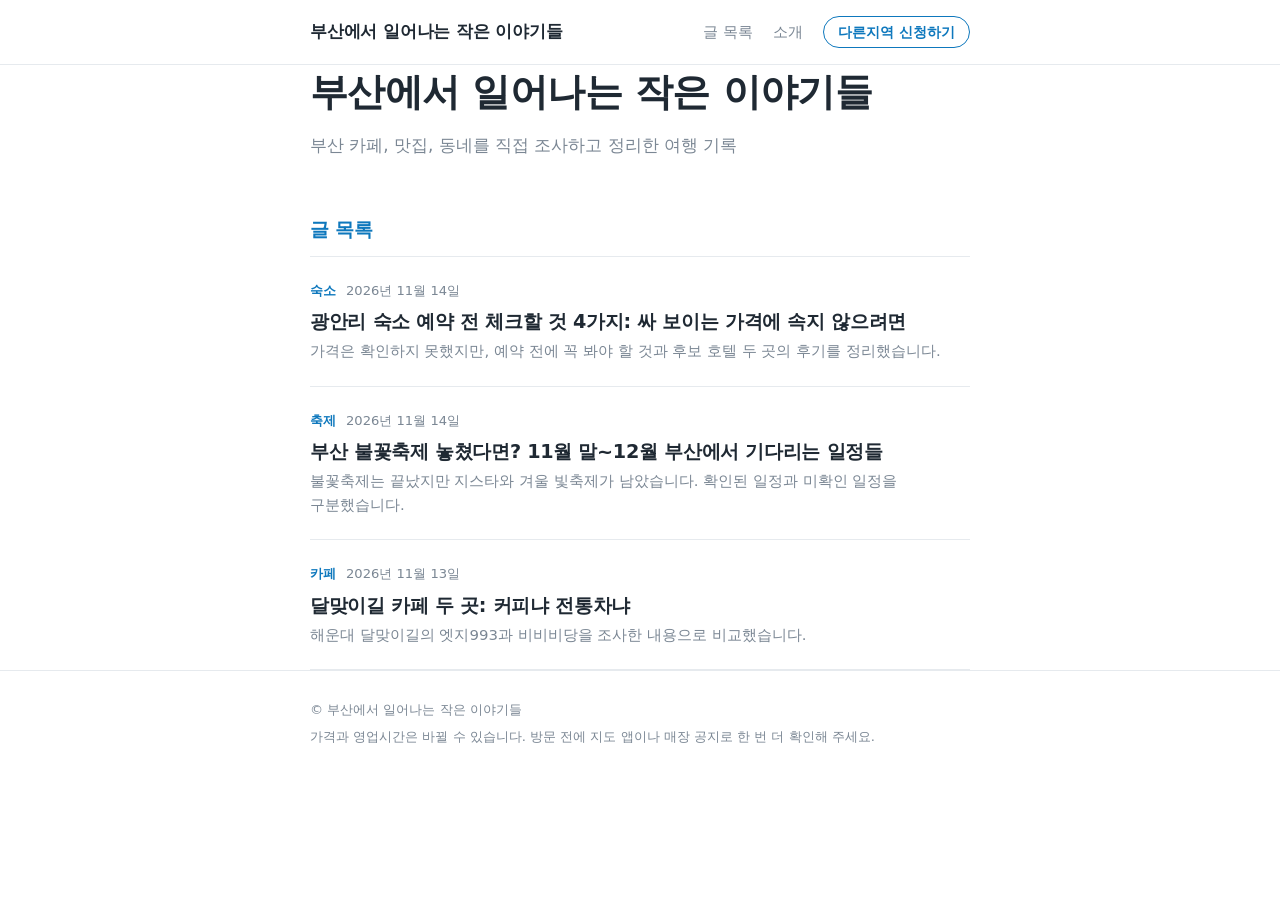
==== index.html @ ea4b4414 "Initial commit: Busan travel blog Co-Authored-By: Claude Sonnet 5.5 <noreply@anthropic.com>" ====
<!doctype html>
<html lang="ko">
<head>
	<meta charset="utf-8">
	<meta name="viewport" content="width=device-width,initial-scale=1">
	<title>부산에서 일어나는 작은 이야기들</title>
	<meta name="description" content="부산 카페, 맛집, 동네를 직접 조사하고 정리한 여행 기록">
	<link rel="icon" type="image/svg+xml" href="favicon.svg">
	<link rel="stylesheet" href="style.css">
</head>
<body>
	<header class="site-header">
		<div class="wrap">
			<a class="brand" href="index.html">부산에서 일어나는 작은 이야기들</a>
			<nav>
				<a href="index.html">글 목록</a>
				<a href="about.html">소개</a>
			</nav>
		</div>
	</header>

	<main class="wrap">
		<section class="intro">
			<h1>부산에서 일어나는 작은 이야기들</h1>
			<p>부산 카페, 맛집, 동네를 직접 조사하고 정리한 여행 기록</p>
		</section>

		<h2>글 목록</h2>
		<!-- 새 글을 쓰면 아래 <li> 블록을 맨 위에 하나 추가하세요(최신 글이 위). -->
		<ul class="post-list">
			<li>
				<a href="posts/gwangalli-stay.html">
					<span class="meta"><span class="cat">숙소</span><time datetime="2026-11-14">2026년 11월 14일</time></span>
					<h3>광안리 숙소 예약 전 체크할 것 4가지: 싸 보이는 가격에 속지 않으려면</h3>
					<p>가격은 확인하지 못했지만, 예약 전에 꼭 봐야 할 것과 후보 호텔 두 곳의 후기를 정리했습니다.</p>
				</a>
			</li>
			<li>
				<a href="posts/busan-nov-events.html">
					<span class="meta"><span class="cat">축제</span><time datetime="2026-11-14">2026년 11월 14일</time></span>
					<h3>부산 불꽃축제 놓쳤다면? 11월 말~12월 부산에서 기다리는 일정들</h3>
					<p>불꽃축제는 끝났지만 지스타와 겨울 빛축제가 남았습니다. 확인된 일정과 미확인 일정을 구분했습니다.</p>
				</a>
			</li>
			<li>
				<a href="posts/dalmaji-cafe.html">
					<span class="meta"><span class="cat">카페</span><time datetime="2026-11-13">2026년 11월 13일</time></span>
					<h3>달맞이길 카페 두 곳: 커피냐 전통차냐</h3>
					<p>해운대 달맞이길의 엣지993과 비비비당을 조사한 내용으로 비교했습니다.</p>
				</a>
			</li>
			<!--
			<li>
				<a href="posts/글파일이름.html">
					<span class="meta"><span class="cat">카페</span><time datetime="2026-11-13">2026년 11월 13일</time></span>
					<h3>글 제목</h3>
					<p>한 줄 소개</p>
				</a>
			</li>
			-->
		</ul>
	</main>

	<footer class="site-footer">
		<div class="wrap">
			<p>© 부산에서 일어나는 작은 이야기들</p>
			<p>가격과 영업시간은 바뀔 수 있습니다. 방문 전에 지도 앱이나 매장 공지로 한 번 더 확인해 주세요.</p>
		</div>
	</footer>
	<script src="request.js"></script>
</body>
</html>
---- style.css ----
/* 깔끔한 미니멀 스타일: 흰 배경 + 포인트 색 하나(바다 파랑). 색은 글자 포인트에만 씁니다. */

:root {
	--bg: #ffffff;
	--text: #1f2933;
	--muted: #7b8794;
	--line: #e6eaee;
	--soft: #f6f8fa;
	--accent: #0e78bd;
}

@media (prefers-color-scheme: dark) {
	:root {
		--bg: #12171c;
		--text: #e8ecef;
		--muted: #8f9aa6;
		--line: #28313a;
		--soft: #1a2128;
		--accent: #5ccaf5;
	}
}

* { box-sizing: border-box; }

body {
	margin: 0;
	background: var(--bg);
	color: var(--text);
	font-family: 'Pretendard', 'Apple SD Gothic Neo', 'Malgun Gothic', 'Noto Sans KR', system-ui, sans-serif;
	font-size: 17px;
	line-height: 1.85;
	word-break: keep-all;
	overflow-wrap: break-word;
}

a { color: var(--accent); text-decoration: none; }
a:hover { text-decoration: underline; text-underline-offset: 3px; }

.wrap { max-width: 700px; margin: 0 auto; padding: 0 20px; }

/* 헤더 */
.site-header { border-bottom: 1px solid var(--line); }
.site-header .wrap { display: flex; align-items: center; justify-content: space-between; gap: 12px; min-height: 64px; flex-wrap: wrap; }
.brand { color: var(--text); font-weight: 700; font-size: 1.05rem; letter-spacing: -0.01em; }
.brand:hover { text-decoration: none; color: var(--accent); }
.site-header nav { display: flex; gap: 20px; }
.site-header nav a { color: var(--muted); font-size: 0.92rem; }
.site-header nav a:hover { color: var(--accent); text-decoration: none; }

main { padding: 56px 0 88px; }

/* 제목: 크기 차이로 위계를 주고, 소제목만 포인트 색 */
h1, h2, h3 { line-height: 1.4; letter-spacing: -0.015em; }
h1 { font-size: 2.1rem; font-weight: 800; margin: 0 0 0.5em; }
h2 { font-size: 1.2rem; font-weight: 700; color: var(--accent); margin: 2.4em 0 0.6em; }
h3 { font-size: 1.05rem; font-weight: 700; margin: 1.8em 0 0.4em; }

p { margin: 0 0 1.2em; }

strong { font-weight: 700; color: var(--accent); }

img { max-width: 100%; height: auto; border-radius: 6px; }

/* 안내 박스 */
blockquote {
	margin: 1.6em 0;
	padding: 0.9em 1.2em 0.1em;
	background: var(--soft);
	border-left: 3px solid var(--accent);
	border-radius: 0 6px 6px 0;
	color: var(--muted);
	font-size: 0.95rem;
}

/* 표 */
table { width: 100%; border-collapse: collapse; font-size: 0.93rem; margin: 1em 0; }
th, td { padding: 10px 8px; border-bottom: 1px solid var(--line); text-align: left; vertical-align: top; }
thead th { color: var(--accent); font-weight: 700; border-bottom: 2px solid var(--accent); }
tbody th { color: var(--muted); font-weight: 600; white-space: nowrap; width: 5.5em; }

hr { border: none; border-top: 1px solid var(--line); margin: 3em 0; }

ul { padding-left: 1.2em; }
li { margin-bottom: 0.3em; }

.muted { color: var(--muted); font-size: 0.9rem; }

/* 메인 소개 */
.intro { margin-bottom: 56px; }
.intro h1 { font-size: 2.4rem; margin-bottom: 0.3em; }
.intro p { color: var(--muted); font-size: 1.05rem; margin: 0; }

/* 글 목록: 구분선만 있는 리스트 */
.post-list { list-style: none; margin: 0; padding: 0; }
.post-list li { margin: 0; }
.post-list a {
	display: block;
	padding: 22px 0;
	border-bottom: 1px solid var(--line);
	color: var(--text);
}
.post-list li:first-child a { border-top: 1px solid var(--line); }
.post-list a:hover { text-decoration: none; }
.post-list a:hover h3 { color: var(--accent); }
.post-list h3 { margin: 4px 0 4px; font-size: 1.2rem; transition: color 0.15s; }
.post-list p { margin: 0; color: var(--muted); font-size: 0.93rem; line-height: 1.6; }

/* 날짜·분류: 분류만 포인트 글자 */
.meta { display: flex; gap: 10px; align-items: center; color: var(--muted); font-size: 0.82rem; margin: 0 0 6px; }
.cat { color: var(--accent); font-weight: 700; }
.tags { margin: 0 0 32px; font-size: 0.88rem; color: var(--muted); }

/* 푸터 */
.site-footer { border-top: 1px solid var(--line); padding: 28px 0 56px; color: var(--muted); font-size: 0.82rem; line-height: 1.7; }
.site-footer p { margin: 0 0 4px; }

html { -webkit-text-size-adjust: 100%; text-size-adjust: 100%; }

@media (max-width: 600px) {
	body { font-size: 15.5px; line-height: 1.8; }
	.wrap { padding: 0 16px; }
	h1 { font-size: 1.5rem; line-height: 1.35; }
	h2 { font-size: 1.1rem; margin-top: 2em; }
	h3 { font-size: 1rem; }
	.intro { margin-bottom: 36px; }
	.intro h1 { font-size: 1.6rem; }
	.intro p { font-size: 0.95rem; }
	main { padding: 28px 0 56px; }

	/* 헤더: 사이트 이름은 한 줄, 메뉴는 아래 줄에 */
	.site-header .wrap { padding-top: 12px; padding-bottom: 12px; min-height: 0; gap: 8px; }
	.brand { font-size: 0.95rem; flex: 1 1 100%; }
	.site-header nav { gap: 16px; flex: 1 1 100%; }
	.site-header nav a { font-size: 0.88rem; }
	.request-btn { font-size: 0.82rem; padding: 7px 12px; margin-left: auto; }

	/* 글 목록 */
	.post-list a { padding: 18px 0; }
	.post-list h3 { font-size: 1.08rem; line-height: 1.45; }
	.post-list p { font-size: 0.88rem; }

	blockquote { margin: 1.2em 0; padding: 0.8em 1em 0.1em; font-size: 0.9rem; }

	/* 표: 작은 글씨, 첫 열 줄바꿈 허용, 넘치면 가로 스크롤 */
	table { font-size: 0.85rem; display: block; overflow-x: auto; -webkit-overflow-scrolling: touch; }
	th, td { padding: 8px 6px; min-width: 7em; }
	tbody th { white-space: normal; width: auto; min-width: 4.5em; }

	hr { margin: 2.2em 0; }
	.site-footer { padding: 22px 0 40px; }
	.request-form { padding: 18px 16px 16px; }
	.request-form input, .request-form textarea { font-size: 16px; } /* iOS 자동 확대 방지 */
}

/* 다른지역 신청 버튼 + 팝업 */
.site-header nav { align-items: center; }
.request-btn {
	font: inherit; font-size: 0.88rem; font-weight: 600; line-height: 1;
	padding: 8px 14px; border-radius: 999px; cursor: pointer;
	color: var(--accent); background: transparent; border: 1px solid var(--accent);
}
.request-btn:hover { background: var(--accent); color: var(--bg); }

.request-dialog {
	width: min(460px, calc(100% - 32px)); padding: 0; border: 1px solid var(--line);
	border-radius: 12px; background: var(--bg); color: var(--text);
}
.request-dialog::backdrop { background: rgba(0, 0, 0, 0.45); }
.request-form { padding: 22px 22px 20px; }
.request-head { display: flex; justify-content: space-between; align-items: center; }
.request-head h2 { margin: 0; font-size: 1.15rem; }
.request-close { font-size: 1.6rem; line-height: 1; background: none; border: none; color: var(--muted); cursor: pointer; padding: 0 4px; }
.request-form label { display: block; font-size: 0.88rem; font-weight: 600; margin: 0 0 12px; }
.request-form input, .request-form textarea {
	display: block; width: 100%; margin-top: 4px; padding: 9px 11px;
	font: inherit; font-size: 0.95rem; font-weight: 400; color: var(--text);
	background: var(--soft); border: 1px solid var(--line); border-radius: 6px;
}
.request-form input:focus, .request-form textarea:focus { outline: 2px solid var(--accent); outline-offset: -1px; }
.request-form textarea { resize: vertical; }
.request-hp { position: absolute; left: -9999px; width: 1px; height: 1px; opacity: 0; }
.request-status { min-height: 1.4em; margin: 0 0 8px; font-size: 0.88rem; color: var(--accent); }
.request-status.bad { color: #d64545; }
.request-submit {
	width: 100%; padding: 11px; font: inherit; font-weight: 700; cursor: pointer;
	color: #fff; background: var(--accent); border: none; border-radius: 6px;
}
.request-submit:disabled { opacity: 0.6; cursor: default; }
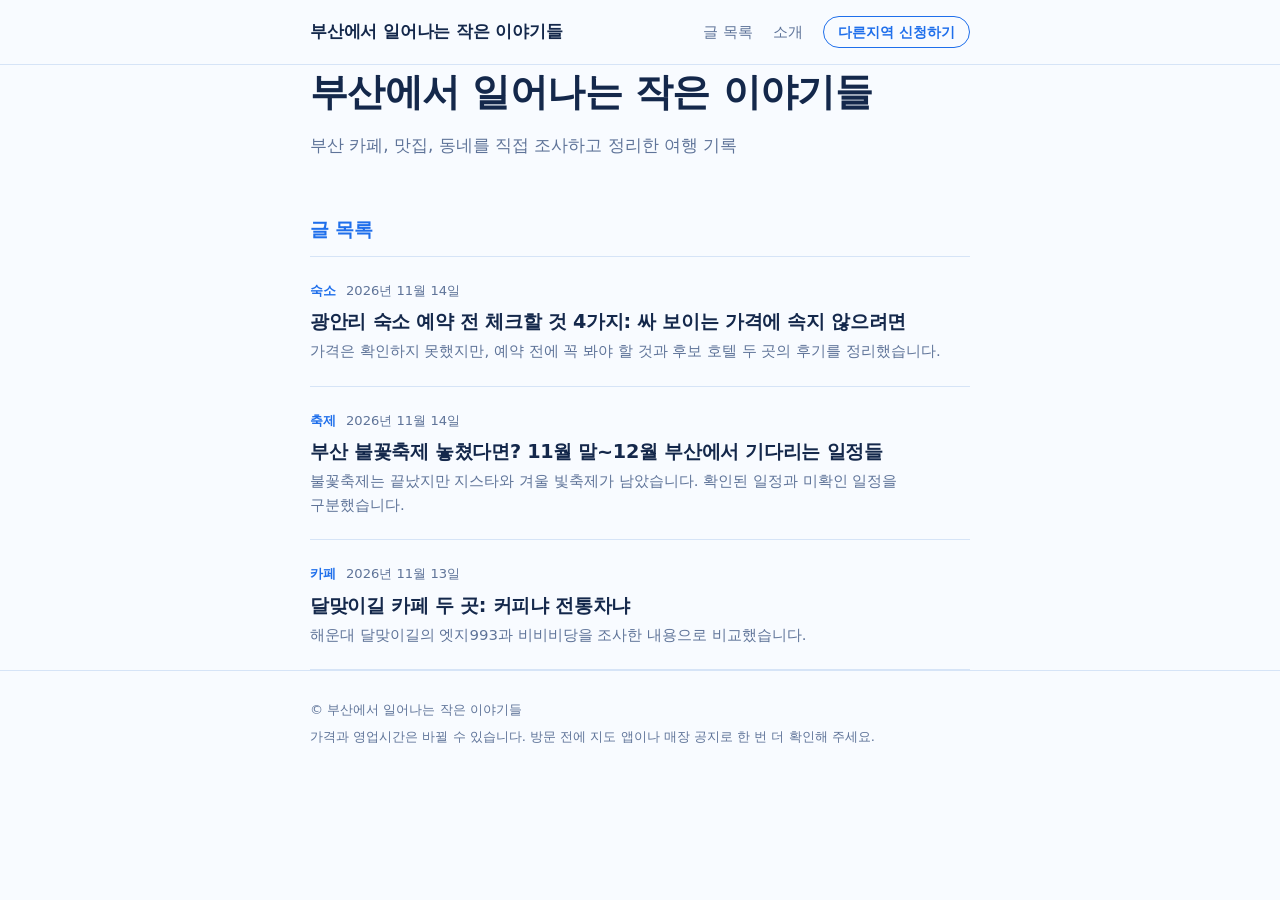
==== commit 7a27f6bf: "검색/공유용 메타 태그와 글별 썸네일 추가 - canonical, Open Graph, Twitter Card 태그 추가 - 글별 썸네일(images/)과 사진 출처 표기 추가  " ====
--- a/index.html
+++ b/index.html
@@ -5,6 +5,22 @@
 	<meta name="viewport" content="width=device-width,initial-scale=1">
 	<title>부산에서 일어나는 작은 이야기들</title>
 	<meta name="description" content="부산 카페, 맛집, 동네를 직접 조사하고 정리한 여행 기록">
+	<link rel="canonical" href="https://dbsk1367.github.io/travel-blog/">
+	<meta name="theme-color" content="#1f6feb">
+	<meta property="og:type" content="website">
+	<meta property="og:site_name" content="부산에서 일어나는 작은 이야기들">
+	<meta property="og:locale" content="ko_KR">
+	<meta property="og:title" content="부산에서 일어나는 작은 이야기들">
+	<meta property="og:description" content="부산 카페, 맛집, 동네를 직접 조사하고 정리한 여행 기록">
+	<meta property="og:url" content="https://dbsk1367.github.io/travel-blog/">
+	<meta property="og:image" content="https://dbsk1367.github.io/travel-blog/og-image.png">
+	<meta property="og:image:width" content="1200">
+	<meta property="og:image:height" content="630">
+	<meta property="og:image:alt" content="부산에서 일어나는 작은 이야기들">
+	<meta name="twitter:card" content="summary_large_image">
+	<meta name="twitter:title" content="부산에서 일어나는 작은 이야기들">
+	<meta name="twitter:description" content="부산 카페, 맛집, 동네를 직접 조사하고 정리한 여행 기록">
+	<meta name="twitter:image" content="https://dbsk1367.github.io/travel-blog/og-image.png">
 	<link rel="icon" type="image/svg+xml" href="favicon.svg">
 	<link rel="stylesheet" href="style.css">
 </head>
--- a/style.css
+++ b/style.css
@@ -1,22 +1,22 @@
 /* 깔끔한 미니멀 스타일: 흰 배경 + 포인트 색 하나(바다 파랑). 색은 글자 포인트에만 씁니다. */
 
 :root {
-	--bg: #ffffff;
-	--text: #1f2933;
-	--muted: #7b8794;
-	--line: #e6eaee;
-	--soft: #f6f8fa;
-	--accent: #0e78bd;
+	--bg: #f8fbff;
+	--text: #14284b;
+	--muted: #5f7499;
+	--line: #d6e4f7;
+	--soft: #eaf2fd;
+	--accent: #1f6feb;
 }
 
 @media (prefers-color-scheme: dark) {
 	:root {
-		--bg: #12171c;
-		--text: #e8ecef;
-		--muted: #8f9aa6;
-		--line: #28313a;
-		--soft: #1a2128;
-		--accent: #5ccaf5;
+		--bg: #0b1426;
+		--text: #e4ecfa;
+		--muted: #8aa0c4;
+		--line: #1f3355;
+		--soft: #12203a;
+		--accent: #5aa2ff;
 	}
 }
 
@@ -186,3 +186,5 @@
 	color: #fff; background: var(--accent); border: none; border-radius: 6px;
 }
 .request-submit:disabled { opacity: 0.6; cursor: default; }
+
+.credit { margin-top: 32px; font-size: 0.78rem; color: var(--muted); }
